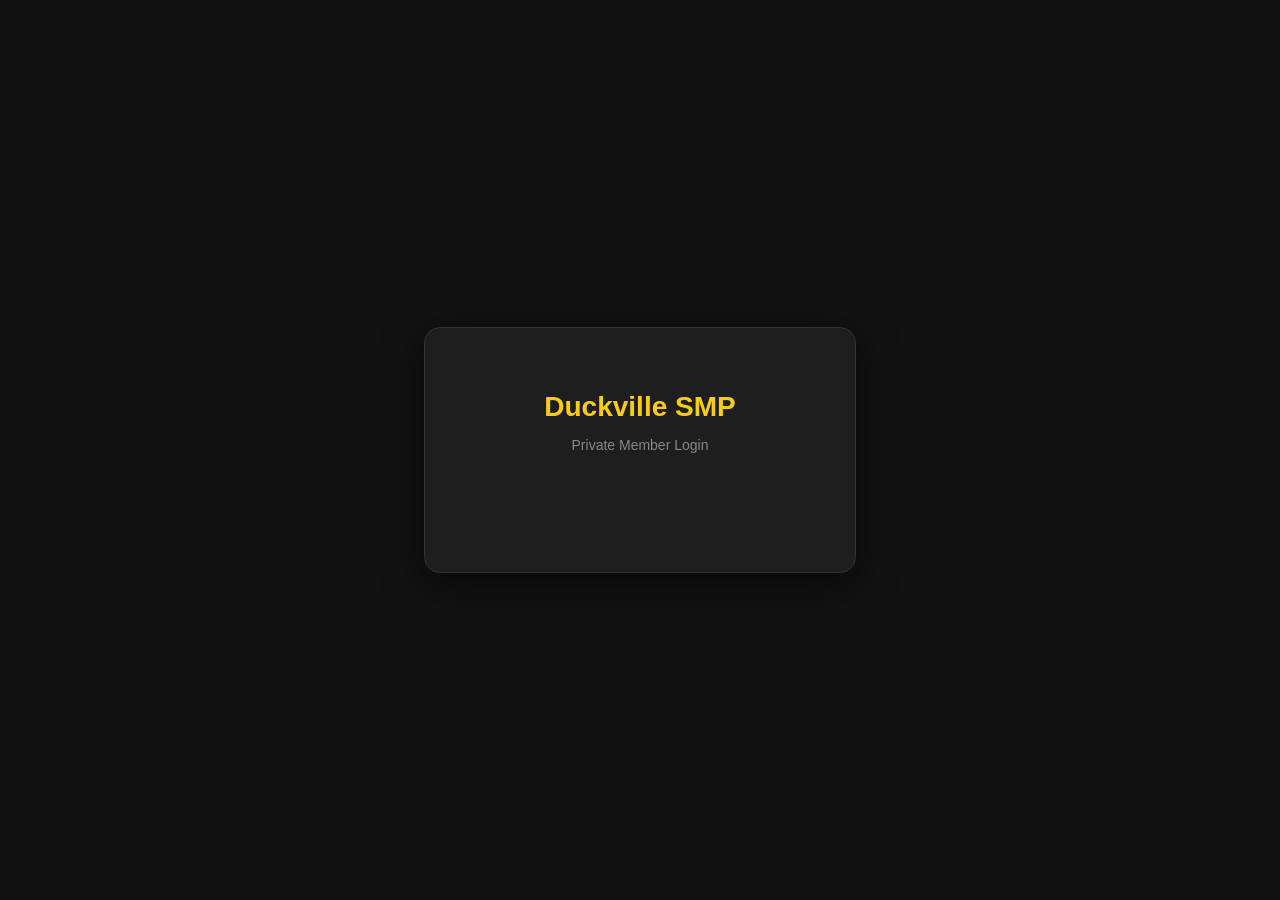
==== index.html @ 62b6077d "Add files via upload" ====
<!DOCTYPE html>
<html lang="en">
<head>
    <meta charset="UTF-8">
    <meta name="viewport" content="width=device-width, initial-scale=1.0">
    <title>Duckville SMP | Member Portal</title>
    <script src="https://accounts.google.com/gsi/client" async defer></script>
    <style>
        body { 
            font-family: 'Segoe UI', Tahoma, Geneva, Verdana, sans-serif; 
            background: #121212; 
            color: white; 
            display: flex; 
            justify-content: center; 
            align-items: center; 
            height: 100vh; 
            margin: 0; 
        }
        #login-card { 
            background: #1e1e1e; 
            padding: 40px; 
            border-radius: 16px; 
            text-align: center; 
            box-shadow: 0 10px 40px rgba(0,0,0,0.6); 
            width: 100%; 
            max-width: 350px; 
            border: 1px solid #333; 
        }
        h2 { color: #facc15; margin-bottom: 8px; font-size: 28px; }
        p { color: #888; margin-bottom: 30px; font-size: 14px; }
        #status { margin-top: 25px; font-weight: 600; min-height: 24px; font-size: 15px; }
    </style>
</head>
<body>

    <div id="login-card">
        <h2>Duckville SMP</h2>
        <p>Private Member Login</p>
        
        <div id="buttonDiv" style="display: flex; justify-content: center;"></div>
        
        <div id="status"></div>
    </div>

    <script>
        // --- WHITELIST ---
        // Only emails in this list can gain access.
        const ALLOWED_EMAILS = [
            "Duckvillesmp@gmail.com"
        ];

        function handleCredentialResponse(response) {
            // Decoding the Google JSON Web Token (JWT)
            const base64Url = response.credential.split('.')[1];
            const base64 = base64Url.replace(/-/g, '+').replace(/_/g, '/');
            const payload = JSON.parse(window.atob(base64));
            
            const userEmail = payload.email.toLowerCase(); // Ensure case-insensitivity
            const status = document.getElementById('status');

            // Check if the user is in our allowed list
            if (ALLOWED_EMAILS.map(e => e.toLowerCase()).includes(userEmail)) {
                status.style.color = "#4ade80";
                status.innerText = "Access Granted! Welcome, " + payload.given_name;
                
                // Store the login state locally for this browser session
                localStorage.setItem('duckville_auth', 'true');
                localStorage.setItem('duckville_user', userEmail);

                // You can add a redirect here if you have a members-only page:
                // setTimeout(() => { window.location.href = "dashboard.html"; }, 1500);
            } else {
                status.style.color = "#f87171";
                status.innerText = "Access Denied: Not on the whitelist.";
                
                // Clears the auto-selection so they can try another account
                google.accounts.id.disableAutoSelect();
            }
        }

        window.onload = function () {
            google.accounts.id.initialize({
                // Your unique Client ID from Google Cloud Console
                client_id: "801340317427-7egskcjpcfjtum51crmk82kj69o7c07n.apps.googleusercontent.com",
                callback: handleCredentialResponse,
                auto_select: false
            });

            google.accounts.id.renderButton(
                document.getElementById("buttonDiv"),
                { 
                    theme: "filled_blue", 
                    size: "large", 
                    shape: "pill",
                    width: 250 
                }
            );
        }
    </script>
</body>
</html>
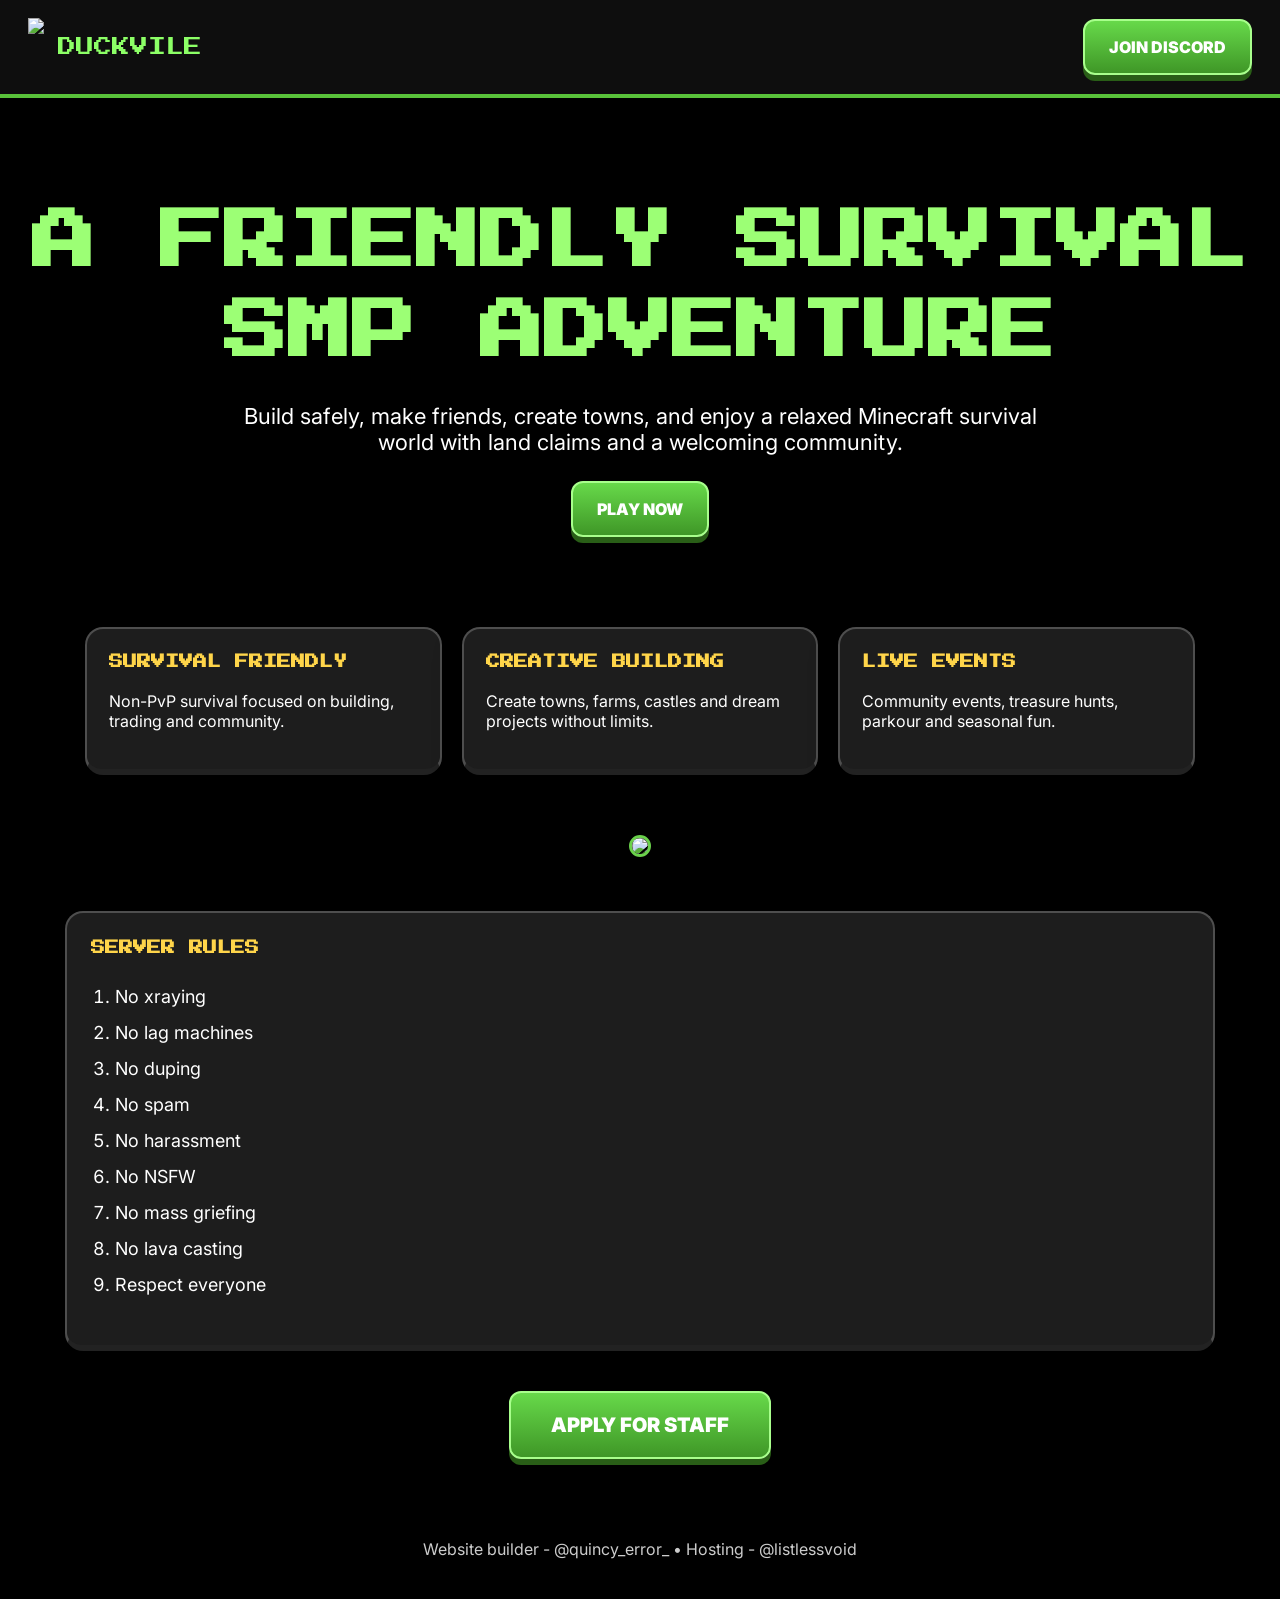
==== commit 8c476199: "Add files via upload" ====
--- a/index.html
+++ b/index.html
@@ -1,101 +1,82 @@
 <!DOCTYPE html>
 <html lang="en">
 <head>
-    <meta charset="UTF-8">
-    <meta name="viewport" content="width=device-width, initial-scale=1.0">
-    <title>Duckville SMP | Member Portal</title>
-    <script src="https://accounts.google.com/gsi/client" async defer></script>
-    <style>
-        body { 
-            font-family: 'Segoe UI', Tahoma, Geneva, Verdana, sans-serif; 
-            background: #121212; 
-            color: white; 
-            display: flex; 
-            justify-content: center; 
-            align-items: center; 
-            height: 100vh; 
-            margin: 0; 
-        }
-        #login-card { 
-            background: #1e1e1e; 
-            padding: 40px; 
-            border-radius: 16px; 
-            text-align: center; 
-            box-shadow: 0 10px 40px rgba(0,0,0,0.6); 
-            width: 100%; 
-            max-width: 350px; 
-            border: 1px solid #333; 
-        }
-        h2 { color: #facc15; margin-bottom: 8px; font-size: 28px; }
-        p { color: #888; margin-bottom: 30px; font-size: 14px; }
-        #status { margin-top: 25px; font-weight: 600; min-height: 24px; font-size: 15px; }
-    </style>
+<meta charset="UTF-8">
+<meta name="viewport" content="width=device-width, initial-scale=1.0">
+<title>Duckvile SMP Extreme</title>
+<style>
+@import url('https://fonts.googleapis.com/css2?family=Press+Start+2P&family=Inter:wght@400;700;900&display=swap');
+*{box-sizing:border-box}html{scroll-behavior:smooth}
+body{margin:0;font-family:Inter,Arial,sans-serif;color:#fff;overflow-x:hidden;background:#000 url('https://images.unsplash.com/photo-1511512578047-dfb367046420?auto=format&fit=crop&w=1800&q=80') center/cover fixed no-repeat}
+/* Added pointer-events:none to decorative layers to ensure buttons remain clickable */
+body:before{content:'';position:fixed;inset:0;background:linear-gradient(rgba(0,0,0,.45),rgba(0,0,0,.85));z-index:0;pointer-events:none}
+body:after{content:'';position:fixed;inset:0;background:url('https://www.transparenttextures.com/patterns/pixel-weave.png');opacity:.18;z-index:0;animation:movebg 20s linear infinite;pointer-events:none}
+@keyframes movebg{from{transform:translateY(0)}to{transform:translateY(120px)}}
+@keyframes float{0%,100%{transform:translateY(0)}50%{transform:translateY(-18px)}}
+@keyframes pulse{0%,100%{box-shadow:0 0 0 rgba(0,255,100,0)}50%{box-shadow:0 0 35px rgba(0,255,100,.6)}}
+@keyframes glow{0%,100%{text-shadow:0 0 8px #7cff61,4px 4px #000}50%{text-shadow:0 0 25px #aaff88,4px 4px #000}}
+@keyframes slideUp{from{opacity:0;transform:translateY(40px)}to{opacity:1;transform:translateY(0)}}
+header,section,footer{position:relative;z-index:2}
+header{display:flex;justify-content:space-between;align-items:center;padding:18px 28px;background:rgba(20,20,20,.72);backdrop-filter:blur(8px);border-bottom:4px solid #59c13a;animation:slideUp 1s ease}
+.logo{display:flex;align-items:center;gap:14px}.logo img{height:58px;animation:none}.logo span{font-family:'Press Start 2P';font-size:18px;color:#8cff66}
+.btn{display:inline-block;padding:16px 24px;background:linear-gradient(#67d94a,#3f9727);color:#fff;text-decoration:none;border-radius:12px;font-weight:900;border:2px solid #a8ff8c;box-shadow:0 6px 0 #295e17;transition:.2s;animation:pulse 2s infinite;cursor:pointer}.btn:hover{transform:translateY(-4px) scale(1.05)}
+.hero{text-align:center;padding:100px 20px 70px;animation:slideUp 1.2s ease}
+.hero h1{font-family:'Press Start 2P';font-size:clamp(28px,5vw,70px);line-height:1.4;margin:0;color:#9cff75;animation:glow 2s infinite}
+.hero p{max-width:850px;margin:26px auto;font-size:22px}
+.grid{display:grid;grid-template-columns:repeat(auto-fit,minmax(220px,1fr));gap:20px;max-width:1150px;margin:auto;padding:20px}
+.card{background:rgba(34,34,34,.88);border:2px solid #4e4e4e;border-bottom:6px solid #222;border-radius:18px;padding:22px;box-shadow:0 14px 28px rgba(0,0,0,.45);transition:.25s;animation:slideUp .9s ease}
+.card:hover{transform:translateY(-10px) scale(1.03);border-color:#78ff5a}
+.card h3{margin-top:0;font-family:'Press Start 2P';font-size:14px;line-height:1.7;color:#ffd54a}
+.showcase{max-width:1150px;margin:20px auto;padding:20px;text-align:center}
+.showcase img{width:100%;border-radius:20px;border:3px solid #6ad14b;box-shadow:0 20px 50px rgba(0,0,0,.55);animation:float 5s ease-in-out infinite}
+.rules{max-width:1150px;margin:30px auto;padding:24px}
+.rules ol{line-height:2;font-size:18px;padding-left:24px}
+.apply-section{text-align:center; margin: 40px auto; max-width: 1150px;}
+.credits{text-align:center;padding:40px 20px;color:#ccc}
+</style>
 </head>
 <body>
+<header>
+<div class="logo"><img src="https://raw.githubusercontent.com/duckvillesmp/Websiteicons/main/logo(1)2.png"><span>DUCKVILE</span></div>
+<a class="btn" href="https://discord.gg/jT95np9uw" target="_blank">JOIN DISCORD</a>
+</header>
 
-    <div id="login-card">
-        <h2>Duckville SMP</h2>
-        <p>Private Member Login</p>
-        
-        <div id="buttonDiv" style="display: flex; justify-content: center;"></div>
-        
-        <div id="status"></div>
-    </div>
+<section class="hero">
+<h1>A FRIENDLY SURVIVAL SMP ADVENTURE</h1>
+<p>Build safely, make friends, create towns, and enjoy a relaxed Minecraft survival world with land claims and a welcoming community.</p>
+<a class="btn" href="https://discord.gg/jT95np9uw" target="_blank">PLAY NOW</a>
+</section>
 
-    <script>
-        // --- WHITELIST ---
-        // Only emails in this list can gain access.
-        const ALLOWED_EMAILS = [
-            "Duckvillesmp@gmail.com"
-        ];
+<section class="grid">
+<div class="card"><h3>SURVIVAL FRIENDLY</h3><p>Non-PvP survival focused on building, trading and community.</p></div>
+<div class="card"><h3>CREATIVE BUILDING</h3><p>Create towns, farms, castles and dream projects without limits.</p></div>
+<div class="card"><h3>LIVE EVENTS</h3><p>Community events, treasure hunts, parkour and seasonal fun.</p></div>
+</section>
 
-        function handleCredentialResponse(response) {
-            // Decoding the Google JSON Web Token (JWT)
-            const base64Url = response.credential.split('.')[1];
-            const base64 = base64Url.replace(/-/g, '+').replace(/_/g, '/');
-            const payload = JSON.parse(window.atob(base64));
-            
-            const userEmail = payload.email.toLowerCase(); // Ensure case-insensitivity
-            const status = document.getElementById('status');
+<section class="showcase">
+<img src="https://images.unsplash.com/photo-1627856013091-fed6e4e30025?auto=format&fit=crop&w=1400&q=80">
+</section>
 
-            // Check if the user is in our allowed list
-            if (ALLOWED_EMAILS.map(e => e.toLowerCase()).includes(userEmail)) {
-                status.style.color = "#4ade80";
-                status.innerText = "Access Granted! Welcome, " + payload.given_name;
-                
-                // Store the login state locally for this browser session
-                localStorage.setItem('duckville_auth', 'true');
-                localStorage.setItem('duckville_user', userEmail);
+<section class="rules card">
+<h3>SERVER RULES</h3>
+<ol>
+<li>No xraying</li>
+<li>No lag machines</li>
+<li>No duping</li>
+<li>No spam</li>
+<li>No harassment</li>
+<li>No NSFW</li>
+<li>No mass griefing</li>
+<li>No lava casting</li>
+<li>Respect everyone</li>
+</ol>
+</section>
 
-                // You can add a redirect here if you have a members-only page:
-                // setTimeout(() => { window.location.href = "dashboard.html"; }, 1500);
-            } else {
-                status.style.color = "#f87171";
-                status.innerText = "Access Denied: Not on the whitelist.";
-                
-                // Clears the auto-selection so they can try another account
-                google.accounts.id.disableAutoSelect();
-            }
-        }
+<section class="apply-section">
+    <a href="apply.html" class="btn" style="font-size: 20px; padding: 20px 40px;">APPLY FOR STAFF</a>
+</section>
 
-        window.onload = function () {
-            google.accounts.id.initialize({
-                // Your unique Client ID from Google Cloud Console
-                client_id: "801340317427-7egskcjpcfjtum51crmk82kj69o7c07n.apps.googleusercontent.com",
-                callback: handleCredentialResponse,
-                auto_select: false
-            });
+<footer class="credits">Website builder - @quincy_error_ • Hosting - @listlessvoid</footer>
 
-            google.accounts.id.renderButton(
-                document.getElementById("buttonDiv"),
-                { 
-                    theme: "filled_blue", 
-                    size: "large", 
-                    shape: "pill",
-                    width: 250 
-                }
-            );
-        }
-    </script>
 </body>
 </html>
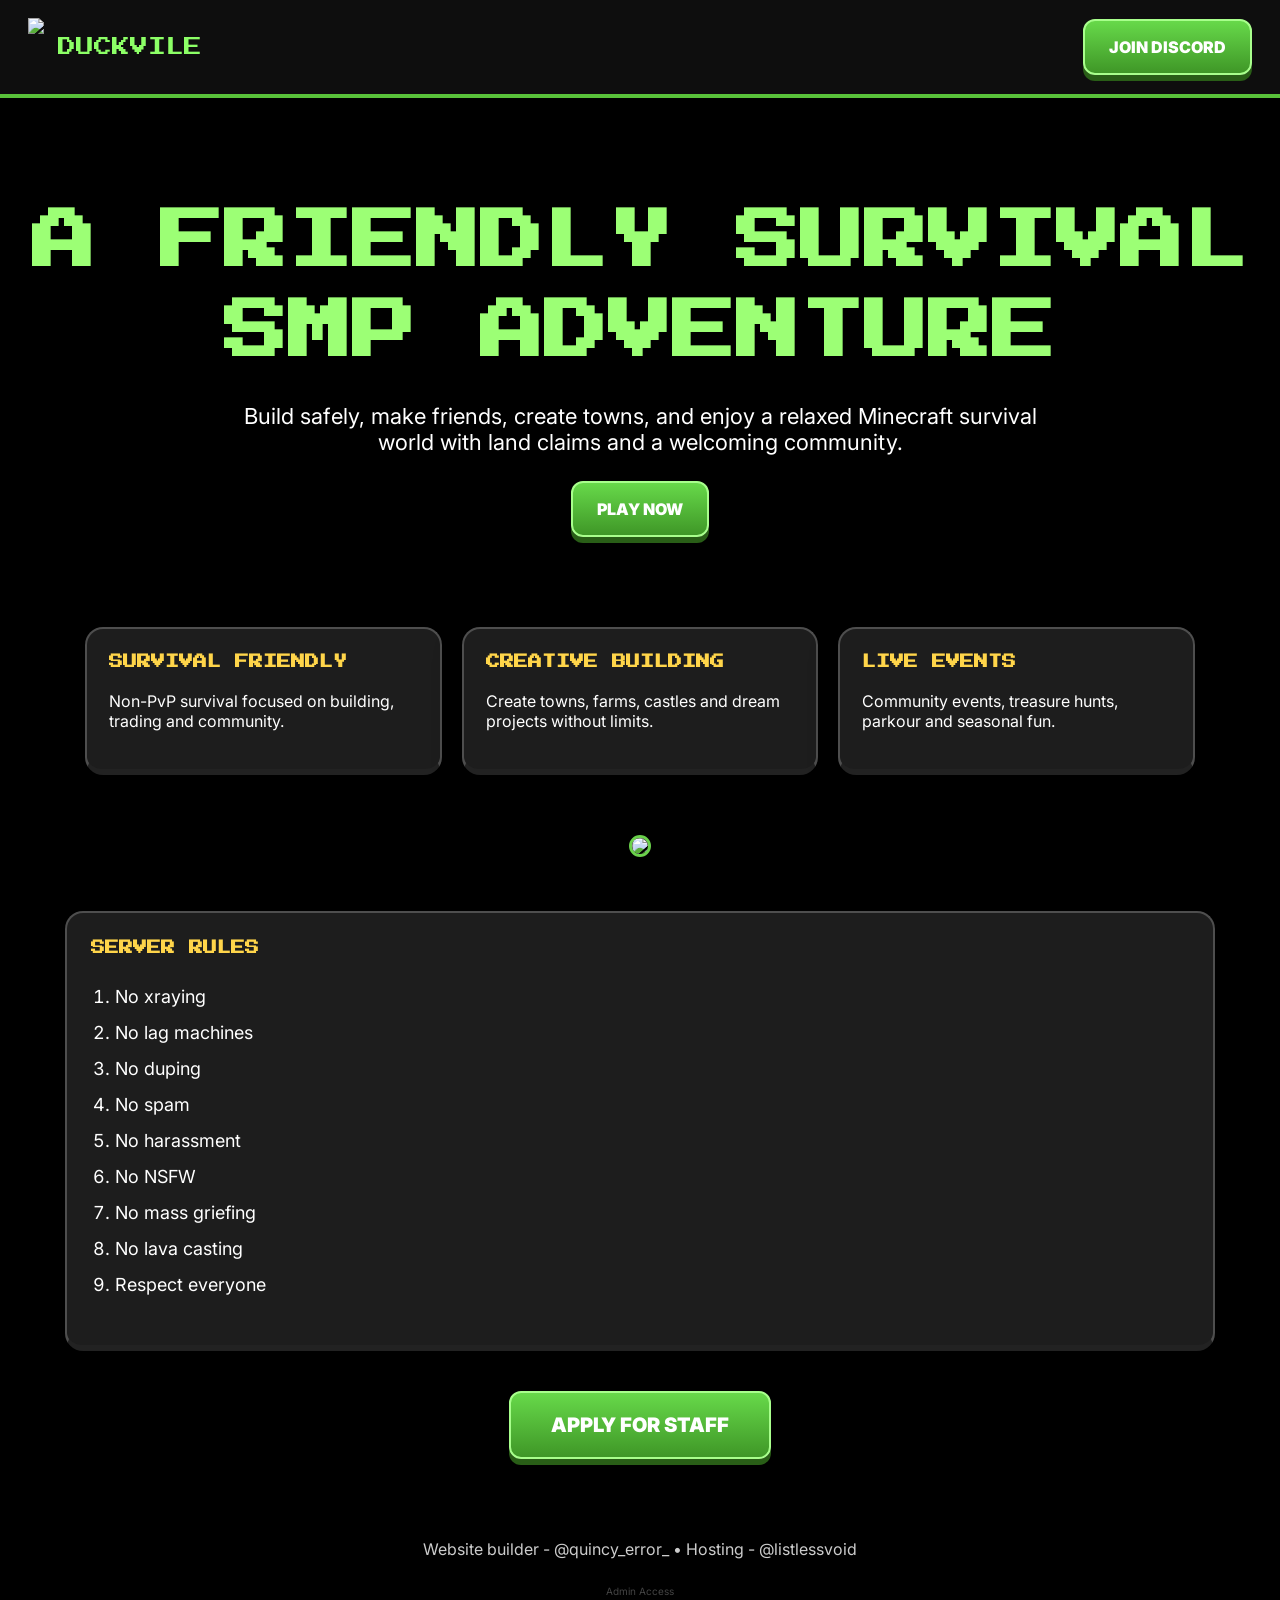
==== commit 6cb51ba2: "index.html" ====
--- a/index.html
+++ b/index.html
@@ -76,7 +76,53 @@
     <a href="apply.html" class="btn" style="font-size: 20px; padding: 20px 40px;">APPLY FOR STAFF</a>
 </section>
 
-<footer class="credits">Website builder - @quincy_error_ • Hosting - @listlessvoid</footer>
+<footer class="credits">
+    Website builder - @quincy_error_ • Hosting - @listlessvoid
+    <br><br>
+    <a href="#" onclick="showLogin()" style="color: #444; font-size: 10px; text-decoration: none;">Admin Access</a>
+    
+    <div id="admin-login-container" style="display:none; margin-top: 10px;">
+        <div id="buttonDiv" style="display: flex; justify-content: center;"></div>
+        <p id="status-msg" style="font-size: 12px;"></p>
+    </div>
+</footer>
+
+<script src="https://accounts.google.com/gsi/client" async defer></script>
+
+<script>
+    const ALLOWED_EMAILS = ["Duckvillesmp@gmail.com"];
+
+    function showLogin() {
+        document.getElementById('admin-login-container').style.display = 'block';
+    }
+
+    function handleCredentialResponse(response) {
+        const base64Url = response.credential.split('.')[1];
+        const base64 = base64Url.replace(/-/g, '+').replace(/_/g, '/');
+        const payload = JSON.parse(window.atob(base64));
+        
+        if (ALLOWED_EMAILS.map(e => e.toLowerCase()).includes(payload.email.toLowerCase())) {
+            localStorage.setItem('duckville_auth', 'true');
+            document.getElementById('status-msg').style.color = "#59c13a";
+            document.getElementById('status-msg').innerText = "Access Granted! Redirecting...";
+            setTimeout(() => { window.location.href = "admin-panel.html"; }, 1000);
+        } else {
+            document.getElementById('status-msg').style.color = "#ff4444";
+            document.getElementById('status-msg').innerText = "Access Denied.";
+        }
+    }
+
+    window.onload = function () {
+        google.accounts.id.initialize({
+            client_id: "801340317427-7egskcjpcfjtum51crmk82kj69o7c07n.apps.googleusercontent.com",
+            callback: handleCredentialResponse
+        });
+        google.accounts.id.renderButton(
+            document.getElementById("buttonDiv"),
+            { theme: "outline", size: "small" }
+        );
+    }
+</script>
 
 </body>
-</html>+</html>
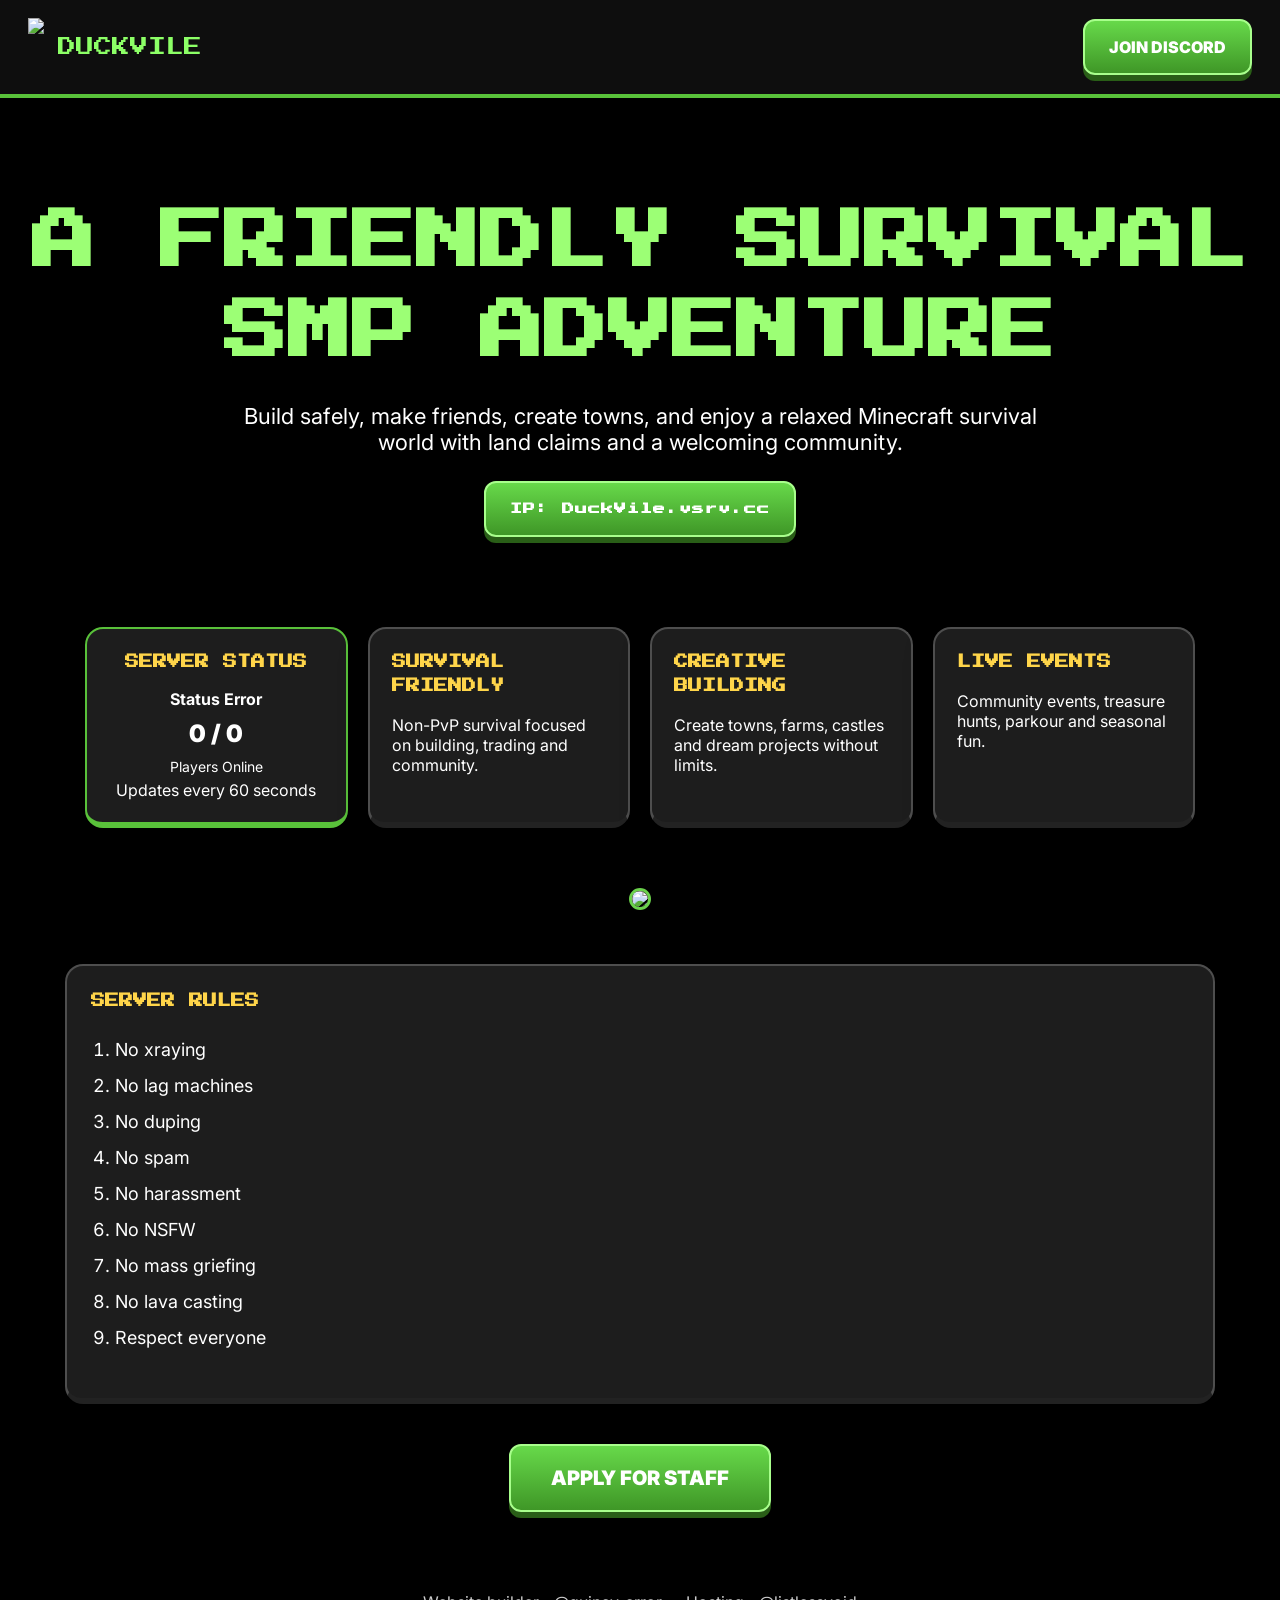
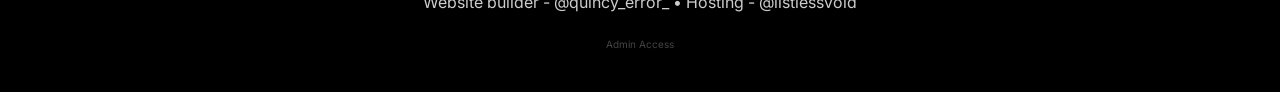
==== commit efa7207c: "Update and rename gemini-code-1776883429232.html to index.html" ====
--- a/index.html
+++ b/index.html
@@ -8,7 +8,6 @@
 @import url('https://fonts.googleapis.com/css2?family=Press+Start+2P&family=Inter:wght@400;700;900&display=swap');
 *{box-sizing:border-box}html{scroll-behavior:smooth}
 body{margin:0;font-family:Inter,Arial,sans-serif;color:#fff;overflow-x:hidden;background:#000 url('https://images.unsplash.com/photo-1511512578047-dfb367046420?auto=format&fit=crop&w=1800&q=80') center/cover fixed no-repeat}
-/* Added pointer-events:none to decorative layers to ensure buttons remain clickable */
 body:before{content:'';position:fixed;inset:0;background:linear-gradient(rgba(0,0,0,.45),rgba(0,0,0,.85));z-index:0;pointer-events:none}
 body:after{content:'';position:fixed;inset:0;background:url('https://www.transparenttextures.com/patterns/pixel-weave.png');opacity:.18;z-index:0;animation:movebg 20s linear infinite;pointer-events:none}
 @keyframes movebg{from{transform:translateY(0)}to{transform:translateY(120px)}}
@@ -33,21 +32,38 @@
 .rules ol{line-height:2;font-size:18px;padding-left:24px}
 .apply-section{text-align:center; margin: 40px auto; max-width: 1150px;}
 .credits{text-align:center;padding:40px 20px;color:#ccc}
+
+/* Server Status Specific Styling */
+#status-indicator { font-weight: bold; margin-bottom: 10px; display: block; }
+.online-text { color: #59c13a; }
+.offline-text { color: #ff4444; }
+.player-count-large { font-size: 24px; font-weight: 900; color: #fff; margin: 10px 0; }
+
+/* Custom IP Button Text */
+.ip-text { font-family: 'Press Start 2P', cursive; font-size: 12px; letter-spacing: 1px; }
 </style>
 </head>
 <body>
 <header>
 <div class="logo"><img src="https://raw.githubusercontent.com/duckvillesmp/Websiteicons/main/logo(1)2.png"><span>DUCKVILE</span></div>
-<a class="btn" href="https://discord.gg/jT95np9uw" target="_blank">JOIN DISCORD</a>
+<a class="btn" href="https://discord.gg/bMQQz7tHfd" target="_blank">JOIN DISCORD</a>
 </header>
 
 <section class="hero">
 <h1>A FRIENDLY SURVIVAL SMP ADVENTURE</h1>
 <p>Build safely, make friends, create towns, and enjoy a relaxed Minecraft survival world with land claims and a welcoming community.</p>
-<a class="btn" href="https://discord.gg/jT95np9uw" target="_blank">PLAY NOW</a>
+<div class="btn ip-button" onclick="copyIP(this)"><span class="ip-text">IP: DuckVile.vsrv.cc</span></div>
 </section>
 
 <section class="grid">
+<div class="card" style="text-align: center; border-color: #59c13a;">
+    <h3>SERVER STATUS</h3>
+    <div id="status-indicator">Checking...</div>
+    <div class="player-count-large"><span id="p-now">0</span> / <span id="p-max">0</span></div>
+    <p style="font-size: 14px; margin: 5px 0;">Players Online</p>
+    <div class="update-timer">Updates every 60 seconds</div>
+</div>
+
 <div class="card"><h3>SURVIVAL FRIENDLY</h3><p>Non-PvP survival focused on building, trading and community.</p></div>
 <div class="card"><h3>CREATIVE BUILDING</h3><p>Create towns, farms, castles and dream projects without limits.</p></div>
 <div class="card"><h3>LIVE EVENTS</h3><p>Community events, treasure hunts, parkour and seasonal fun.</p></div>
@@ -90,6 +106,49 @@
 <script src="https://accounts.google.com/gsi/client" async defer></script>
 
 <script>
+    // --- IP COPY SCRIPT ---
+    function copyIP(btn) {
+        const ip = "DuckVile.vsrv.cc";
+        navigator.clipboard.writeText(ip).then(() => {
+            const originalText = btn.innerHTML;
+            btn.innerHTML = '<span class="ip-text">COPIED!</span>';
+            btn.style.background = "linear-gradient(#ffcc00, #ff9900)"; // Gold color for success
+            setTimeout(() => {
+                btn.innerHTML = originalText;
+                btn.style.background = ""; // Reverts to CSS default
+            }, 2000);
+        });
+    }
+
+    // --- SERVER STATUS SCRIPT ---
+    // Note: Fetching from the actual connection IP:Port, but displaying the vanity IP above
+    const statusIp = "Extra-Domain.vsrv.cc";
+    const port = "25569";
+
+    function updateServerStatus() {
+        fetch(`https://mcapi.us/server/status?ip=${statusIp}&port=${port}`)
+            .then(response => response.json())
+            .then(data => {
+                const statusEl = document.getElementById('status-indicator');
+                if (data.online) {
+                    statusEl.innerHTML = '<span class="online-text">● ONLINE</span>';
+                    document.getElementById('p-now').innerText = data.players.now;
+                    document.getElementById('p-max').innerText = data.players.max;
+                } else {
+                    statusEl.innerHTML = '<span class="offline-text">● OFFLINE</span>';
+                    document.getElementById('p-now').innerText = "0";
+                    document.getElementById('p-max').innerText = "0";
+                }
+            })
+            .catch(err => {
+                document.getElementById('status-indicator').innerText = "Status Error";
+            });
+    }
+
+    updateServerStatus();
+    setInterval(updateServerStatus, 15000);
+
+    // --- ADMIN LOGIN SCRIPT ---
     const ALLOWED_EMAILS = ["Duckvillesmp@gmail.com"];
 
     function showLogin() {
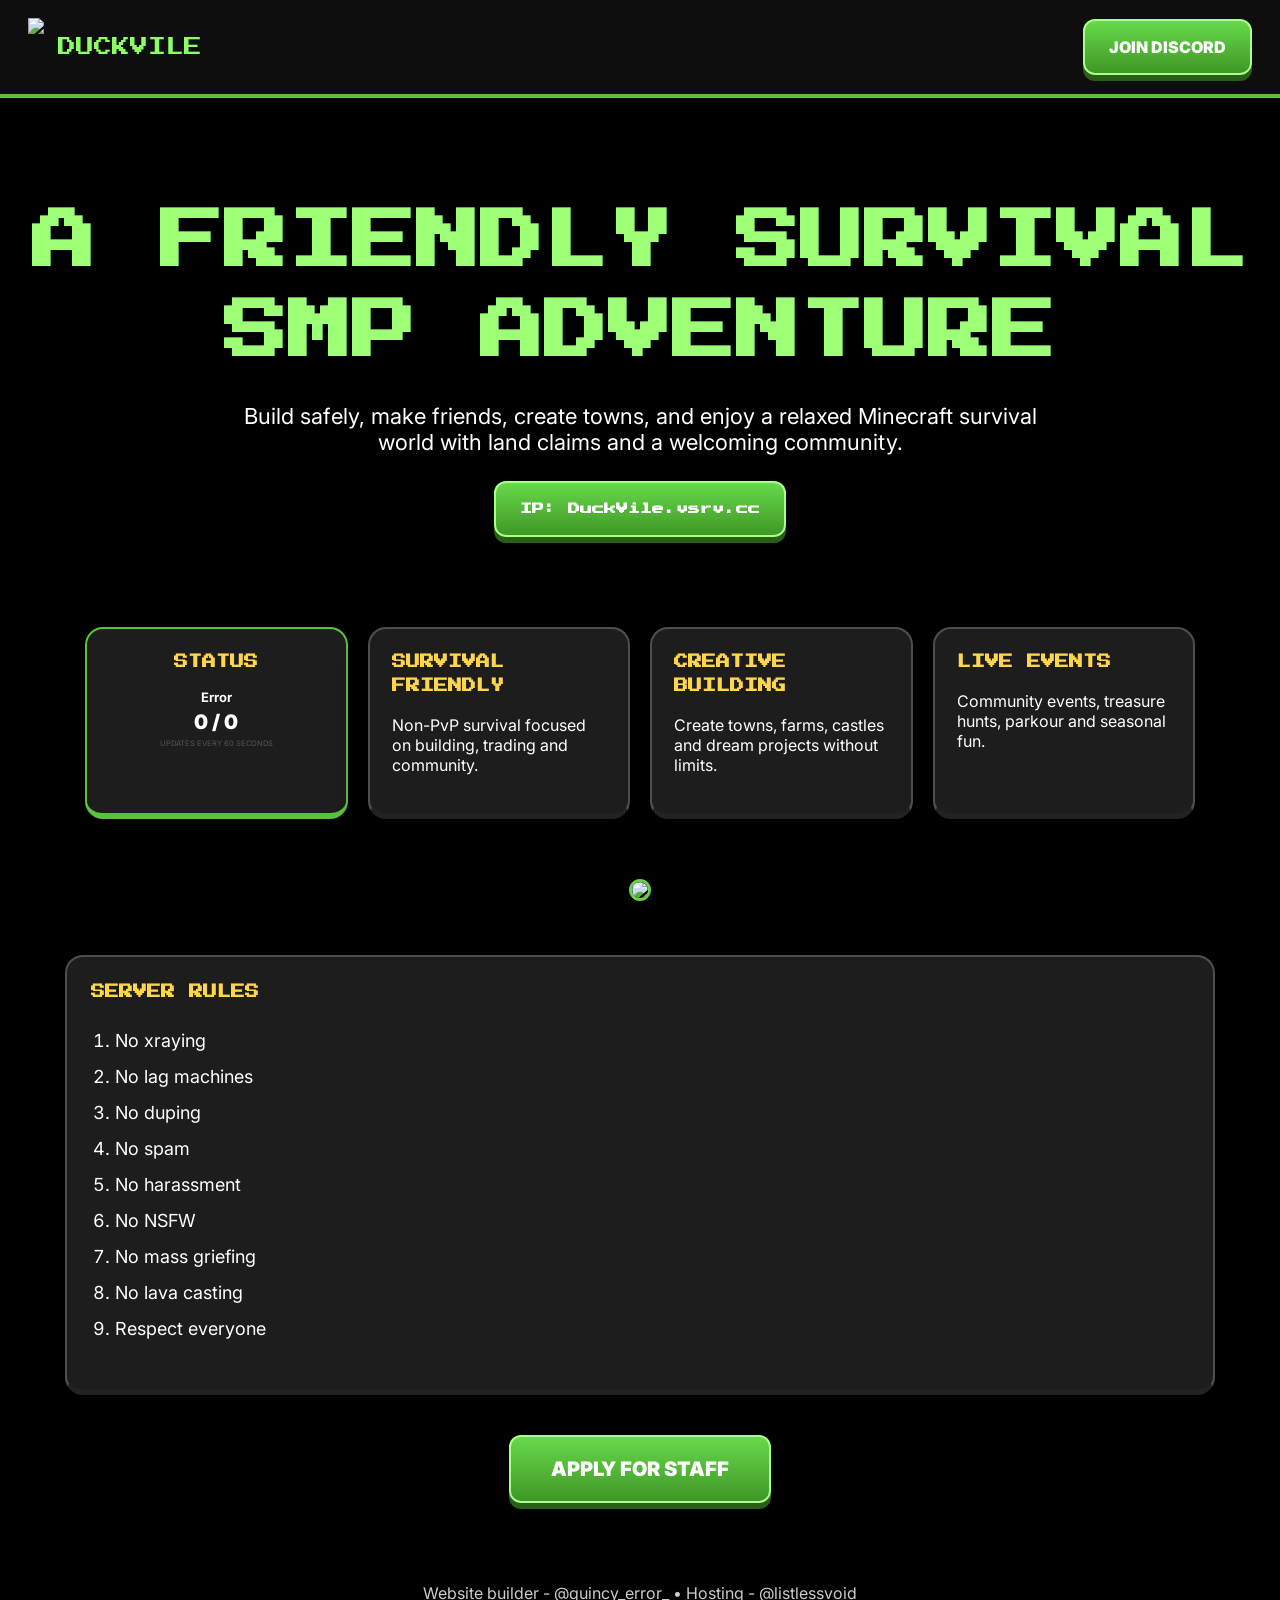
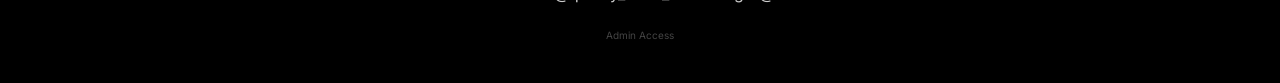
==== commit 86cf150a: "Update index.html" ====
--- a/index.html
+++ b/index.html
@@ -33,14 +33,13 @@
 .apply-section{text-align:center; margin: 40px auto; max-width: 1150px;}
 .credits{text-align:center;padding:40px 20px;color:#ccc}
 
-/* Server Status Specific Styling */
-#status-indicator { font-weight: bold; margin-bottom: 10px; display: block; }
+/* Minimal Status Styles */
+#status-indicator { font-size: 13px; font-weight: bold; margin-bottom: 5px; display: block; }
 .online-text { color: #59c13a; }
 .offline-text { color: #ff4444; }
-.player-count-large { font-size: 24px; font-weight: 900; color: #fff; margin: 10px 0; }
-
-/* Custom IP Button Text */
-.ip-text { font-family: 'Press Start 2P', cursive; font-size: 12px; letter-spacing: 1px; }
+.player-count { font-size: 20px; font-weight: 900; margin: 5px 0; }
+.update-timer { font-size: 7.5px; color: #555; margin-top: 4px; text-transform: uppercase; } /* Smallest Text */
+.ip-text { font-family: 'Press Start 2P', cursive; font-size: 12px; }
 </style>
 </head>
 <body>
@@ -57,10 +56,9 @@
 
 <section class="grid">
 <div class="card" style="text-align: center; border-color: #59c13a;">
-    <h3>SERVER STATUS</h3>
+    <h3>STATUS</h3>
     <div id="status-indicator">Checking...</div>
-    <div class="player-count-large"><span id="p-now">0</span> / <span id="p-max">0</span></div>
-    <p style="font-size: 14px; margin: 5px 0;">Players Online</p>
+    <div class="player-count"><span id="p-now">0</span> / <span id="p-max">0</span></div>
     <div class="update-timer">Updates every 60 seconds</div>
 </div>
 
@@ -106,22 +104,19 @@
 <script src="https://accounts.google.com/gsi/client" async defer></script>
 
 <script>
-    // --- IP COPY SCRIPT ---
     function copyIP(btn) {
         const ip = "DuckVile.vsrv.cc";
         navigator.clipboard.writeText(ip).then(() => {
             const originalText = btn.innerHTML;
             btn.innerHTML = '<span class="ip-text">COPIED!</span>';
-            btn.style.background = "linear-gradient(#ffcc00, #ff9900)"; // Gold color for success
+            btn.style.background = "linear-gradient(#ffcc00, #ff9900)";
             setTimeout(() => {
                 btn.innerHTML = originalText;
-                btn.style.background = ""; // Reverts to CSS default
+                btn.style.background = "";
             }, 2000);
         });
     }
 
-    // --- SERVER STATUS SCRIPT ---
-    // Note: Fetching from the actual connection IP:Port, but displaying the vanity IP above
     const statusIp = "Extra-Domain.vsrv.cc";
     const port = "25569";
 
@@ -141,33 +136,23 @@
                 }
             })
             .catch(err => {
-                document.getElementById('status-indicator').innerText = "Status Error";
+                document.getElementById('status-indicator').innerText = "Error";
             });
     }
 
     updateServerStatus();
     setInterval(updateServerStatus, 15000);
 
-    // --- ADMIN LOGIN SCRIPT ---
     const ALLOWED_EMAILS = ["Duckvillesmp@gmail.com"];
-
-    function showLogin() {
-        document.getElementById('admin-login-container').style.display = 'block';
-    }
-
+    function showLogin() { document.getElementById('admin-login-container').style.display = 'block'; }
     function handleCredentialResponse(response) {
         const base64Url = response.credential.split('.')[1];
         const base64 = base64Url.replace(/-/g, '+').replace(/_/g, '/');
         const payload = JSON.parse(window.atob(base64));
-        
         if (ALLOWED_EMAILS.map(e => e.toLowerCase()).includes(payload.email.toLowerCase())) {
             localStorage.setItem('duckville_auth', 'true');
-            document.getElementById('status-msg').style.color = "#59c13a";
-            document.getElementById('status-msg').innerText = "Access Granted! Redirecting...";
+            document.getElementById('status-msg').innerText = "Redirecting...";
             setTimeout(() => { window.location.href = "admin-panel.html"; }, 1000);
-        } else {
-            document.getElementById('status-msg').style.color = "#ff4444";
-            document.getElementById('status-msg').innerText = "Access Denied.";
         }
     }
 
@@ -176,10 +161,7 @@
             client_id: "801340317427-7egskcjpcfjtum51crmk82kj69o7c07n.apps.googleusercontent.com",
             callback: handleCredentialResponse
         });
-        google.accounts.id.renderButton(
-            document.getElementById("buttonDiv"),
-            { theme: "outline", size: "small" }
-        );
+        google.accounts.id.renderButton(document.getElementById("buttonDiv"), { theme: "outline", size: "small" });
     }
 </script>
 
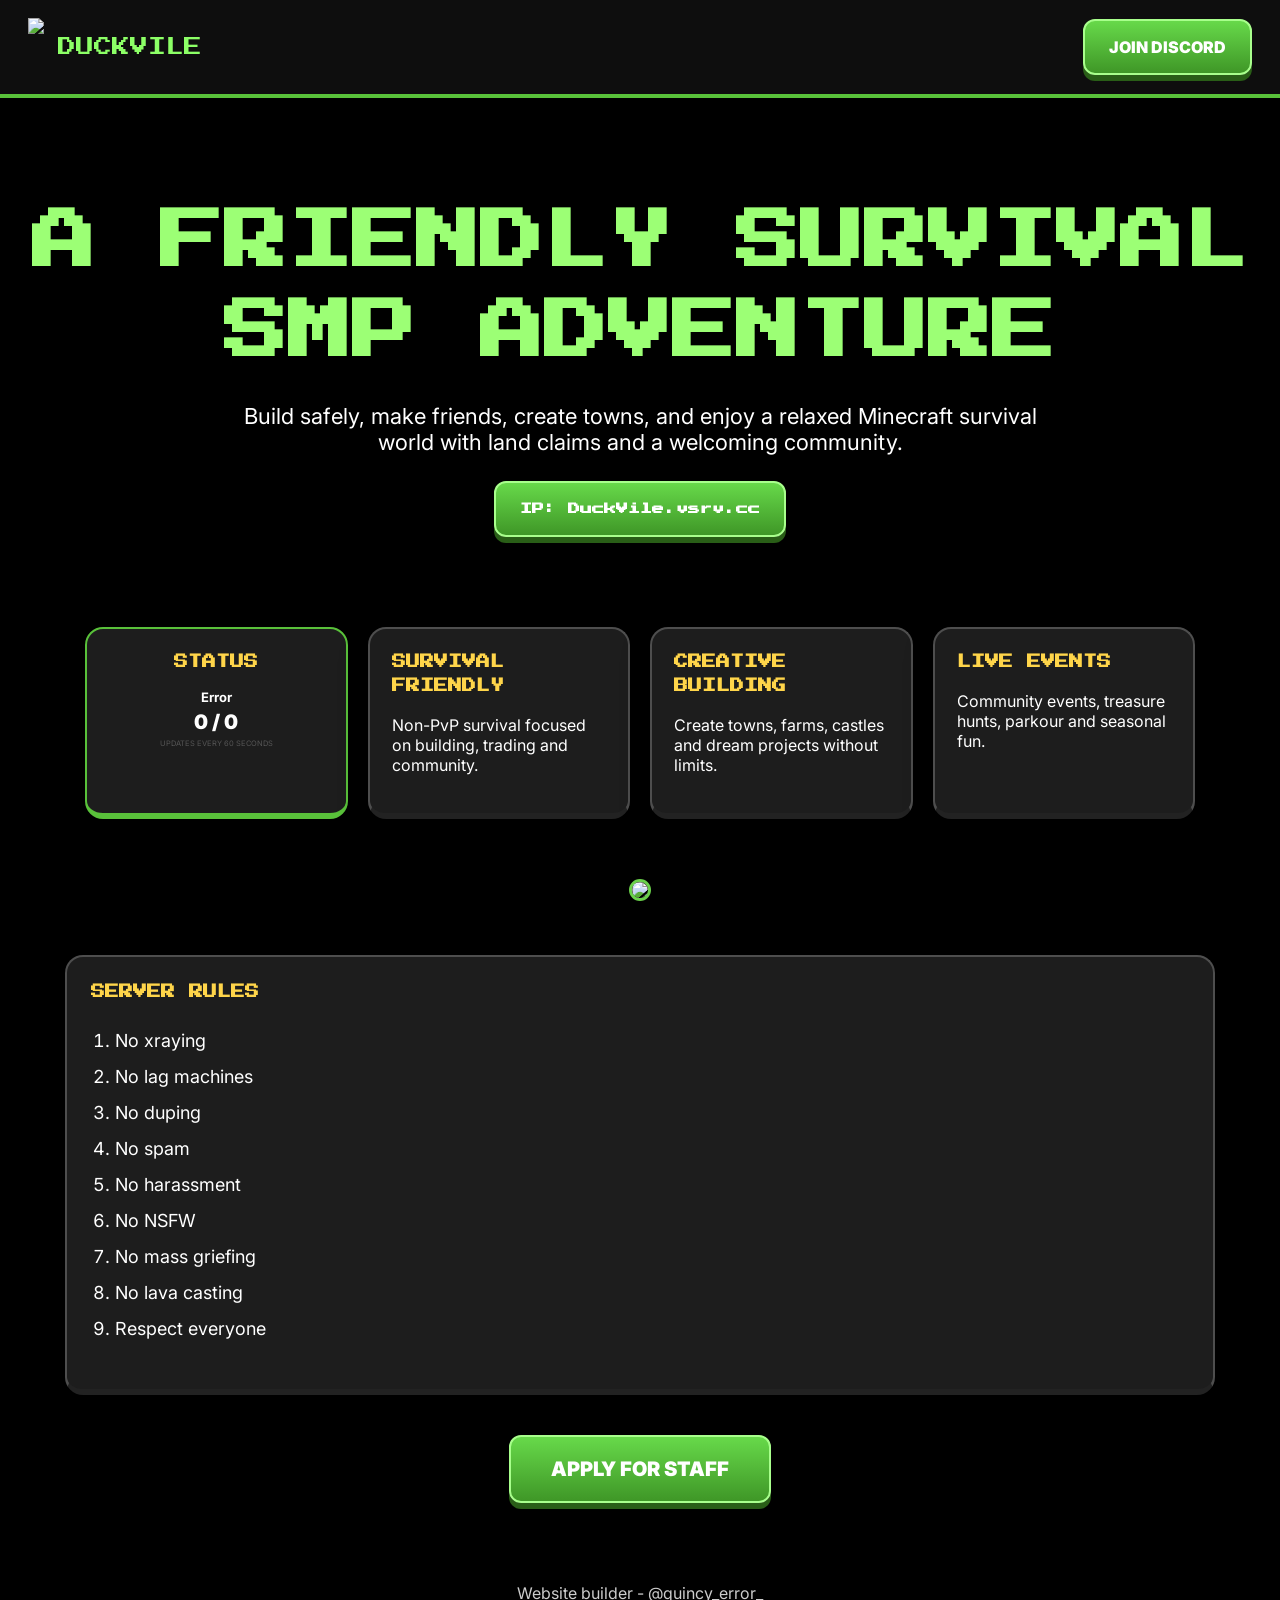
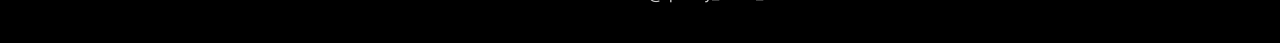
==== commit a293a22d: "Update index.html" ====
--- a/index.html
+++ b/index.html
@@ -3,7 +3,7 @@
 <head>
 <meta charset="UTF-8">
 <meta name="viewport" content="width=device-width, initial-scale=1.0">
-<title>Duckvile SMP Extreme</title>
+<title>Duckvile | Home</title>
 <style>
 @import url('https://fonts.googleapis.com/css2?family=Press+Start+2P&family=Inter:wght@400;700;900&display=swap');
 *{box-sizing:border-box}html{scroll-behavior:smooth}
@@ -91,18 +91,9 @@
 </section>
 
 <footer class="credits">
-    Website builder - @quincy_error_ • Hosting - @listlessvoid
-    <br><br>
-    <a href="#" onclick="showLogin()" style="color: #444; font-size: 10px; text-decoration: none;">Admin Access</a>
+    Website builder - @quincy_error_
+</footer>
     
-    <div id="admin-login-container" style="display:none; margin-top: 10px;">
-        <div id="buttonDiv" style="display: flex; justify-content: center;"></div>
-        <p id="status-msg" style="font-size: 12px;"></p>
-    </div>
-</footer>
-
-<script src="https://accounts.google.com/gsi/client" async defer></script>
-
 <script>
     function copyIP(btn) {
         const ip = "DuckVile.vsrv.cc";
